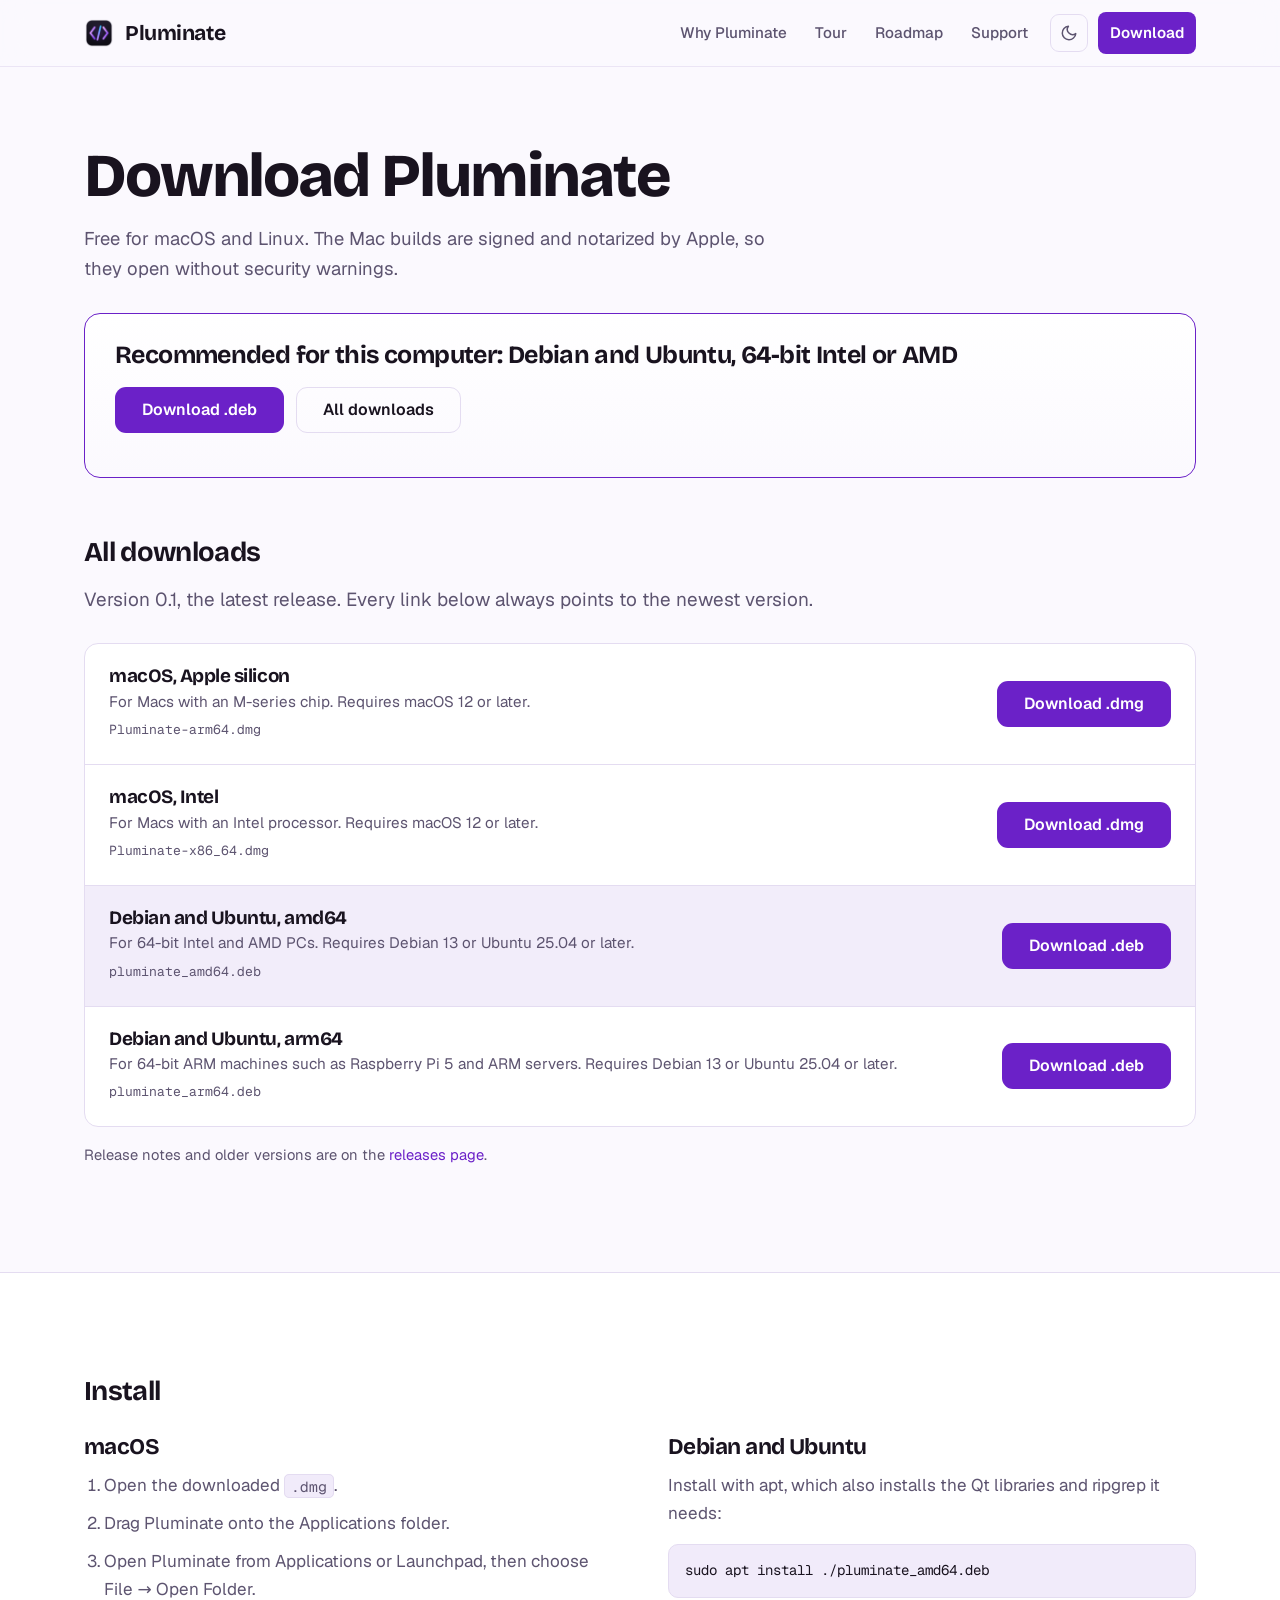
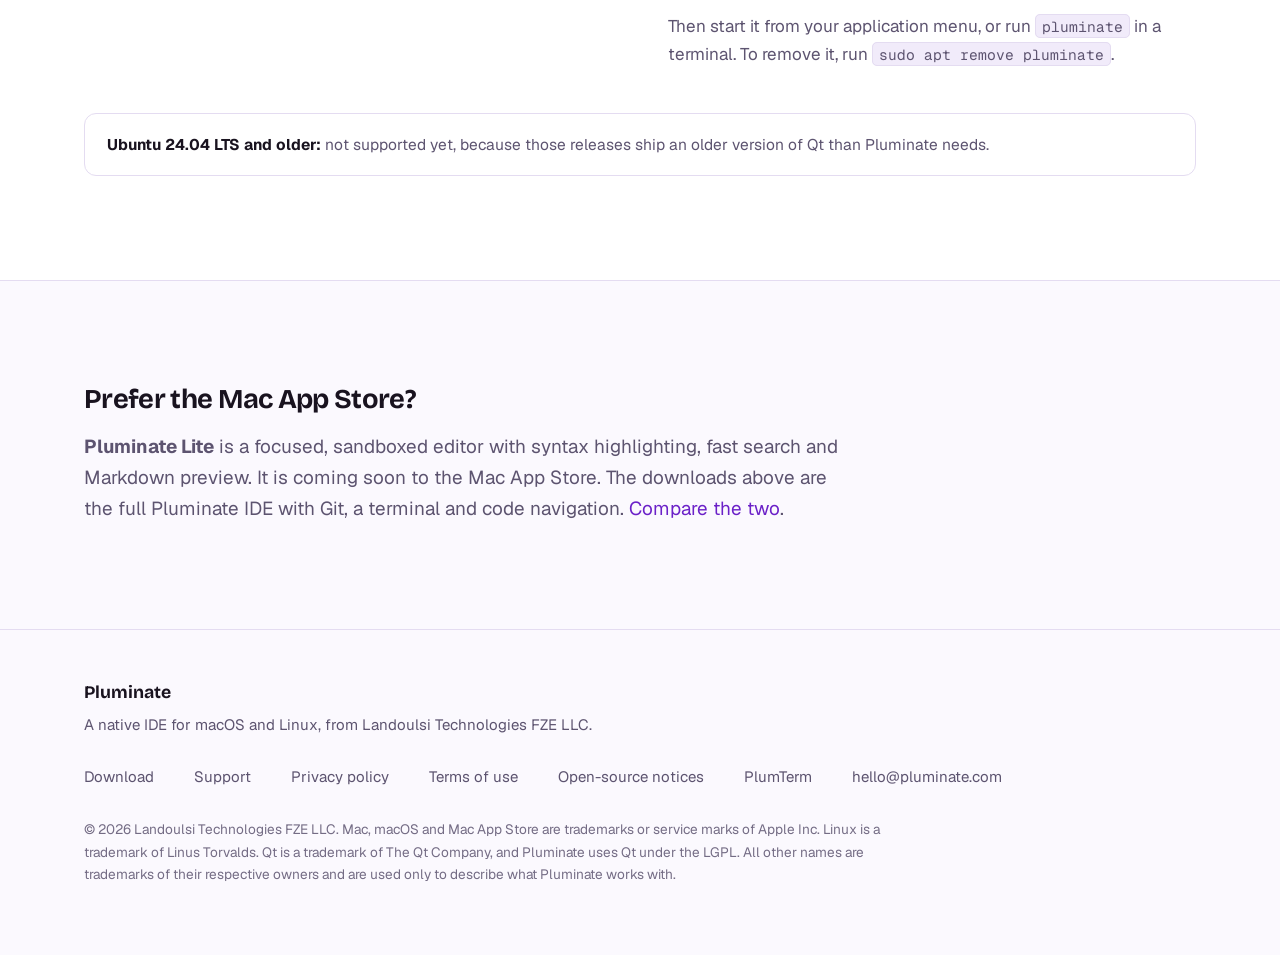
==== download.html @ d592453a "New site: IDE positioning, tour, roadmap, download page, updated privacy/terms/support, open-source " ====
<!DOCTYPE html>
<html lang="en" data-theme="dark">
<head>
    <meta charset="UTF-8">
    <meta name="viewport" content="width=device-width, initial-scale=1.0">
    <title>Download Pluminate for macOS and Linux</title>
    <meta name="description" content="Download Pluminate for free: signed and notarized for Apple silicon and Intel Macs, and as .deb packages for Debian and Ubuntu.">
    <meta name="theme-color" content="#120d1b">
    <link rel="icon" type="image/png" href="images/icon-64.png">
    <link rel="apple-touch-icon" href="images/apple-touch-icon.png">
    <link rel="canonical" href="https://pluminate.com/download.html">
    <meta property="og:type" content="website">
    <meta property="og:title" content="Download Pluminate">
    <meta property="og:description" content="Free for macOS (Apple silicon and Intel) and Debian or Ubuntu.">
    <meta property="og:image" content="https://pluminate.com/images/og.png">
    <script>(function(){var t;try{t=localStorage.getItem("theme");}catch(e){}if(t!=="light"&&t!=="dark"){t=(window.matchMedia&&matchMedia("(prefers-color-scheme: light)").matches)?"light":"dark";}document.documentElement.setAttribute("data-theme",t);document.documentElement.className="js";})();</script>
    <link rel="preload" href="fonts/bricolage-grotesque.woff2" as="font" type="font/woff2" crossorigin>
    <link rel="stylesheet" href="style.css">
</head>
<body>
    <a class="skip" href="#main">Skip to content</a>
    <header>
        <div class="container">
            <a class="brand" href="index.html"><img src="images/icon-64.png" alt="" width="30" height="30">Pluminate</a>
            <nav aria-label="Main">
                <a href="index.html#why">Why Pluminate</a>
                <a href="index.html#tour">Tour</a>
                <a href="index.html#roadmap">Roadmap</a>
                <a href="support.html">Support</a>
                <button type="button" class="theme-toggle" id="theme-toggle" aria-label="Toggle theme"></button>
                <a class="nav-cta active" href="download.html" aria-current="page">Download</a>
            </nav>
        </div>
    </header>

    <main id="main">
        <div class="page-head">
            <div class="container">
                <h1>Download Pluminate</h1>
                <p>Free for macOS and Linux. The Mac builds are signed and notarized by Apple, so they open without security warnings.</p>

                <div class="reco" id="reco" hidden>
                    <h2>Recommended for this computer: <span id="reco-name"></span></h2>
                    <p id="reco-hint" hidden>We cannot always tell which Mac chip you have. If the file will not open, pick the other Mac download below. To check, choose Apple menu &rarr; About This Mac: a chip named Apple M1 or later is Apple silicon, and anything that says Intel is Intel.</p>
                    <div class="cta-row"><a class="button" id="reco-link" href="#all">Download</a><a class="button secondary" href="#all">All downloads</a></div>
                </div>
            </div>
        </div>

        <section id="all" style="padding-top: 28px;">
            <div class="container">
                <h2 style="font-size: 1.7rem;">All downloads</h2>
                <p class="lead" style="margin-bottom: 28px;">Version 0.1, the latest release. Every link below always points to the newest version.</p>
                <ul class="dl-list">
                    <li class="dl-row" data-pkg="dmg-arm64" data-label="macOS, Apple silicon" data-ext=".dmg" data-href="https://github.com/Pluminate/pluminate-releases/releases/latest/download/Pluminate-arm64.dmg">
                        <div>
                            <h3>macOS, Apple silicon</h3>
                            <p>For Macs with an M-series chip. Requires macOS 12 or later.</p>
                            <span class="file">Pluminate-arm64.dmg</span>
                        </div>
                        <a class="button" href="https://github.com/Pluminate/pluminate-releases/releases/latest/download/Pluminate-arm64.dmg">Download .dmg</a>
                    </li>
                    <li class="dl-row" data-pkg="dmg-x86_64" data-label="macOS, Intel" data-ext=".dmg" data-href="https://github.com/Pluminate/pluminate-releases/releases/latest/download/Pluminate-x86_64.dmg">
                        <div>
                            <h3>macOS, Intel</h3>
                            <p>For Macs with an Intel processor. Requires macOS 12 or later.</p>
                            <span class="file">Pluminate-x86_64.dmg</span>
                        </div>
                        <a class="button" href="https://github.com/Pluminate/pluminate-releases/releases/latest/download/Pluminate-x86_64.dmg">Download .dmg</a>
                    </li>
                    <li class="dl-row" data-pkg="deb-amd64" data-label="Debian and Ubuntu, 64-bit Intel or AMD" data-ext=".deb" data-href="https://github.com/Pluminate/pluminate-releases/releases/latest/download/pluminate_amd64.deb">
                        <div>
                            <h3>Debian and Ubuntu, amd64</h3>
                            <p>For 64-bit Intel and AMD PCs. Requires Debian 13 or Ubuntu 25.04 or later.</p>
                            <span class="file">pluminate_amd64.deb</span>
                        </div>
                        <a class="button" href="https://github.com/Pluminate/pluminate-releases/releases/latest/download/pluminate_amd64.deb">Download .deb</a>
                    </li>
                    <li class="dl-row" data-pkg="deb-arm64" data-label="Debian and Ubuntu, 64-bit ARM" data-ext=".deb" data-href="https://github.com/Pluminate/pluminate-releases/releases/latest/download/pluminate_arm64.deb">
                        <div>
                            <h3>Debian and Ubuntu, arm64</h3>
                            <p>For 64-bit ARM machines such as Raspberry Pi 5 and ARM servers. Requires Debian 13 or Ubuntu 25.04 or later.</p>
                            <span class="file">pluminate_arm64.deb</span>
                        </div>
                        <a class="button" href="https://github.com/Pluminate/pluminate-releases/releases/latest/download/pluminate_arm64.deb">Download .deb</a>
                    </li>
                </ul>
                <p class="cta-note" style="margin-top: 16px;">Release notes and older versions are on the <a href="https://github.com/Pluminate/pluminate-releases/releases">releases page</a>.</p>
            </div>
        </section>

        <section class="alt" id="install">
            <div class="container">
                <h2 style="font-size: 1.7rem;">Install</h2>
                <div class="two-up" style="margin-top: 28px;">
                    <div>
                        <h3>macOS</h3>
                        <ol class="steps">
                            <li>Open the downloaded <code>.dmg</code>.</li>
                            <li>Drag Pluminate onto the Applications folder.</li>
                            <li>Open Pluminate from Applications or Launchpad, then choose File &rarr; Open Folder.</li>
                        </ol>
                    </div>
                    <div>
                        <h3>Debian and Ubuntu</h3>
                        <p style="color: var(--muted);">Install with apt, which also installs the Qt libraries and ripgrep it needs:</p>
                        <pre class="cmd">sudo apt install ./pluminate_amd64.deb</pre>
                        <p style="color: var(--muted);">Then start it from your application menu, or run <code>pluminate</code> in a terminal. To remove it, run <code>sudo apt remove pluminate</code>.</p>
                    </div>
                </div>
                <div class="note-box"><strong>Ubuntu 24.04 LTS and older:</strong> not supported yet, because those releases ship an older version of Qt than Pluminate needs.</div>
            </div>
        </section>

        <section id="appstore">
            <div class="container">
                <h2 style="font-size: 1.7rem;">Prefer the Mac App Store?</h2>
                <p class="lead" style="margin-bottom: 0;"><strong>Pluminate Lite</strong> is a focused, sandboxed editor with syntax highlighting, fast search and Markdown preview. It is coming soon to the Mac App Store. The downloads above are the full Pluminate IDE with Git, a terminal and code navigation. <a href="index.html#editions">Compare the two</a>.</p>
            </div>
        </section>
    </main>

    <footer>
        <div class="container">
            <div>
                <div class="footer-brand">Pluminate</div>
                <div>A native IDE for macOS and Linux, from Landoulsi Technologies FZE LLC.</div>
            </div>
            <div class="footer-cols">
                <a href="download.html">Download</a>
                <a href="support.html">Support</a>
                <a href="privacy.html">Privacy policy</a>
                <a href="terms.html">Terms of use</a>
                <a href="notices.html">Open-source notices</a>
                <a href="plumterm.html">PlumTerm</a>
                <a href="mailto:hello@pluminate.com">hello@pluminate.com</a>
            </div>
            <p class="legal">&copy; 2026 Landoulsi Technologies FZE LLC. Mac, macOS and Mac App Store are trademarks or service marks of Apple Inc. Linux is a trademark of Linus Torvalds. Qt is a trademark of The Qt Company, and Pluminate uses Qt under the LGPL. All other names are trademarks of their respective owners and are used only to describe what Pluminate works with.</p>
        </div>
    </footer>
    <script src="site.js"></script>
</body>
</html>
---- style.css ----
/* Pluminate site. Dark is the home theme; light follows the visitor's choice or system setting.
   Palette: aubergine ink for the page, dusk for surfaces, plum for interaction, lumen (a warm lamp-light) used
   only for the glow behind the product and for "in focus" markers. Fonts are self-hosted (see fonts/README.txt). */

@font-face { font-family: "Bricolage Grotesque"; src: url("fonts/bricolage-grotesque.woff2") format("woff2"); font-weight: 200 800; font-display: swap; }
@font-face { font-family: "Geist"; src: url("fonts/geist-sans.woff2") format("woff2"); font-weight: 100 900; font-display: swap; }
@font-face { font-family: "Geist Mono"; src: url("fonts/geist-mono.woff2") format("woff2"); font-weight: 100 900; font-display: swap; }

:root {
    --ink: #120d1b;
    --dusk: #1a1327;
    --dusk-hi: #241a36;
    --line: #322745;
    --text: #efebf7;
    --muted: #a99fbd;
    --plum: #b98aff;
    --plum-strong: #a066ff;
    --on-plum: #17102a;
    --lumen: #ffc978;
    --glow: rgba(255, 190, 110, .30);
    --halo: rgba(150, 90, 255, .30);
    --shadow: 0 40px 90px -30px rgba(0, 0, 0, .85);
    --code: #1f1630;
    --display: "Bricolage Grotesque", "Avenir Next", "Segoe UI", system-ui, sans-serif;
    --body: "Geist", -apple-system, BlinkMacSystemFont, "Segoe UI", system-ui, sans-serif;
    --mono: "Geist Mono", ui-monospace, "SF Mono", Menlo, Consolas, monospace;
}
:root[data-theme="light"] {
    --ink: #fbf9fe;
    --dusk: #ffffff;
    --dusk-hi: #f2edfa;
    --line: #e4dcf1;
    --text: #19131f;
    --muted: #5d5470;
    --plum: #6b21c8;
    --plum-strong: #5a17b0;
    --on-plum: #ffffff;
    --lumen: #a85a00;
    --glow: rgba(255, 176, 80, .38);
    --halo: rgba(120, 60, 220, .16);
    --shadow: 0 36px 80px -34px rgba(40, 20, 80, .38);
    --code: #f1ebfa;
}

*, *::before, *::after { box-sizing: border-box; }
html { scroll-behavior: smooth; -webkit-text-size-adjust: 100%; }
body { margin: 0; font-family: var(--body); font-size: 1.0625rem; line-height: 1.65; color: var(--text); background: var(--ink); -webkit-font-smoothing: antialiased; text-rendering: optimizeLegibility; }
h1, h2, h3 { font-family: var(--display); line-height: 1.1; margin: 0; letter-spacing: -.025em; }
p { margin: 0 0 1em; }
a { color: var(--plum); text-decoration: none; }
a:hover { text-decoration: underline; text-underline-offset: 3px; }
img { max-width: 100%; }
code { font-family: var(--mono); font-size: .86em; padding: .12em .4em; border-radius: 5px; background: var(--code); border: 1px solid var(--line); }
a:focus-visible, button:focus-visible, summary:focus-visible { outline: 2px solid var(--plum); outline-offset: 3px; border-radius: 4px; }
.skip { position: absolute; left: -999px; top: 8px; background: var(--plum); color: var(--on-plum); padding: 8px 14px; border-radius: 6px; z-index: 200; }
.skip:focus { left: 12px; }

.container { max-width: 1160px; margin: 0 auto; padding: 0 24px; }

/* ---- header ---- */
header { position: sticky; top: 0; z-index: 100; background: color-mix(in srgb, var(--ink) 82%, transparent); backdrop-filter: blur(14px); -webkit-backdrop-filter: blur(14px); border-bottom: 1px solid color-mix(in srgb, var(--line) 70%, transparent); }
header .container { display: flex; align-items: center; justify-content: space-between; gap: 16px; min-height: 66px; }
.brand { display: inline-flex; align-items: center; gap: 11px; color: var(--text); font-family: var(--display); font-size: 1.32rem; font-weight: 700; letter-spacing: -.02em; }
.brand img { width: 30px; height: 30px; border-radius: 8px; }
.brand:hover { text-decoration: none; }
nav { display: flex; align-items: center; gap: 4px; }
nav a { color: var(--muted); font-size: .95rem; font-weight: 500; padding: 8px 12px; border-radius: 8px; }
nav a:hover, nav a.active { color: var(--text); text-decoration: none; }
nav a.nav-cta { color: var(--on-plum); background: var(--plum); font-weight: 600; margin-left: 6px; }
nav a.nav-cta:hover { background: var(--plum-strong); color: var(--on-plum); }
.theme-toggle { display: inline-flex; align-items: center; justify-content: center; width: 38px; height: 38px; margin-left: 6px; border: 1px solid var(--line); border-radius: 9px; background: transparent; color: var(--muted); cursor: pointer; }
.theme-toggle:hover { color: var(--text); border-color: var(--plum); }

/* ---- buttons ---- */
.button { display: inline-flex; align-items: center; justify-content: center; gap: 9px; padding: 14px 26px; border-radius: 11px; border: 1px solid transparent; background: var(--plum); color: var(--on-plum); font: 600 1rem/1 var(--body); cursor: pointer; transition: background .15s ease, border-color .15s ease, transform .15s ease; }
.button:hover { background: var(--plum-strong); color: var(--on-plum); text-decoration: none; transform: translateY(-1px); }
.button.secondary { background: transparent; color: var(--text); border-color: var(--line); }
.button.secondary:hover { border-color: var(--plum); background: var(--dusk); color: var(--text); }
.button.quiet { background: var(--dusk-hi); color: var(--text); }
.button.quiet:hover { background: var(--line); }
.cta-row { display: flex; flex-wrap: wrap; gap: 12px; align-items: center; margin: 0 0 16px; }
.cta-note { color: var(--muted); font-size: .92rem; margin: 0; }

/* ---- hero ---- */
.hero { position: relative; padding: 84px 0 40px; overflow: hidden; }
.hero::before { content: ""; position: absolute; inset: -120px -10% auto -10%; height: 720px; background: radial-gradient(60% 70% at 78% 8%, var(--halo), transparent 70%); pointer-events: none; }
.hero .container { position: relative; }
.hero h1 { font-size: clamp(2.7rem, 6.6vw, 5.4rem); font-weight: 800; letter-spacing: -.04em; line-height: 1; max-width: 12.5em; margin-bottom: 26px; text-wrap: balance; }
.hero p.lead { font-size: clamp(1.1rem, 1.6vw, 1.3rem); color: var(--muted); max-width: 40em; margin-bottom: 34px; line-height: 1.55; }
.pill-badge { display: inline-flex; align-items: center; gap: 9px; padding: 6px 15px; border-radius: 999px; background: var(--dusk); border: 1px solid var(--line); color: var(--muted); font-size: .9rem; margin-bottom: 26px; }
.pill-badge .dot { width: 8px; height: 8px; border-radius: 50%; background: var(--lumen); }

.stage { position: relative; margin-top: 56px; }
.stage::before { content: ""; position: absolute; z-index: 0; left: -5%; right: -5%; top: -9%; bottom: -16%; background: radial-gradient(60% 60% at 50% 45%, var(--glow), transparent 72%); filter: blur(34px); opacity: 0; animation: lumen-on 1.6s .25s ease-out forwards; }
.stage .shot { position: relative; z-index: 1; }
@keyframes lumen-on { from { opacity: 0; transform: scale(.94); } to { opacity: 1; transform: scale(1); } }

.shot { display: block; width: 100%; height: auto; border: 1px solid var(--line); border-radius: 14px; box-shadow: var(--shadow); background: var(--dusk); }

/* ---- sections ---- */
section { padding: 104px 0; }
section.alt { background: var(--dusk); border-block: 1px solid var(--line); }
section h2 { font-size: clamp(1.9rem, 3.8vw, 3rem); font-weight: 700; margin-bottom: 16px; max-width: 18em; text-wrap: balance; }
section .lead { font-size: 1.18rem; color: var(--muted); max-width: 40em; margin-bottom: 52px; }

/* depth + speed */
.pair { display: grid; grid-template-columns: 1fr; gap: 56px; }
.pair-col h3 { font-size: clamp(1.7rem, 2.8vw, 2.3rem); font-weight: 700; margin-bottom: 12px; }
.pair-col > p { color: var(--muted); max-width: 30em; }
.facts { margin: 26px 0 0; padding: 0; list-style: none; }
.facts li { padding: 15px 0; border-top: 1px solid var(--line); color: var(--muted); }
.facts li:last-child { border-bottom: 1px solid var(--line); }
.facts strong { display: block; color: var(--text); font-weight: 600; margin-bottom: 2px; }
@media (min-width: 900px) {
    .pair { grid-template-columns: 1fr 1fr; gap: 0; }
    .pair-col { padding-right: 56px; }
    .pair-col + .pair-col { padding: 0 0 0 56px; border-left: 1px solid var(--line); }
}

/* tour */
.tabs { display: flex; flex-wrap: wrap; gap: 8px; margin: 0 0 28px; padding: 0; }
.tab { padding: 10px 18px; border-radius: 999px; border: 1px solid var(--line); background: transparent; color: var(--muted); font: 500 .98rem/1 var(--body); cursor: pointer; transition: color .15s ease, background .15s ease, border-color .15s ease; }
.tab:hover { color: var(--text); border-color: var(--plum); }
.tab[aria-selected="true"] { background: var(--plum); border-color: var(--plum); color: var(--on-plum); font-weight: 600; }
.panel { display: grid; gap: 26px; }
.js .panel[hidden] { display: none; }
.panel-text h3 { font-size: 1.5rem; margin-bottom: 8px; font-weight: 700; }
.panel-text p { color: var(--muted); max-width: 36em; margin: 0; }
.panel-shot.narrow { max-width: 760px; }
@media (min-width: 900px) {
    .panel { grid-template-columns: 300px 1fr; gap: 44px; align-items: start; }
    .panel-text { padding-top: 12px; }
}

/* languages */
.langs { margin: 0; padding: 0; list-style: none; display: flex; flex-wrap: wrap; gap: 4px 0; font-family: var(--mono); font-size: 1.02rem; color: var(--muted); max-width: 62em; }
.langs li { margin-right: 1.5em; line-height: 2.1; }
.langs-note { margin-top: 22px; color: var(--muted); }

/* roadmap */
.road { display: grid; grid-template-columns: 1fr; gap: 40px; }
.road-col h3 { font-size: 1.35rem; font-weight: 700; display: flex; align-items: center; gap: 10px; margin-bottom: 14px; }
.road-col h3::before { content: ""; width: 10px; height: 10px; border-radius: 50%; background: var(--plum); }
.road-col.focus h3::before { background: var(--lumen); }
.road-col.later h3::before { background: transparent; border: 2px solid var(--muted); }
.road-col ul { margin: 0; padding: 0; list-style: none; }
.road-col li { padding: 12px 0; border-top: 1px solid var(--line); color: var(--muted); }
.road-col li strong { display: block; color: var(--text); font-weight: 600; }
.fineprint { margin-top: 36px; color: var(--muted); font-size: .94rem; max-width: 48em; }
@media (min-width: 900px) { .road { grid-template-columns: repeat(3, 1fr); gap: 44px; } }

.ai-note { margin-top: 56px; max-width: 46em; padding: 28px 30px; border: 1px solid var(--line); border-radius: 14px; background: var(--ink); }
.ai-note h3 { font-size: 1.35rem; font-weight: 700; margin-bottom: 10px; }
.ai-note p { color: var(--muted); margin: 0 0 .8em; }
.ai-note p:last-child { margin: 0; }

/* editions table */
.table-wrap { overflow-x: auto; border: 1px solid var(--line); border-radius: 14px; background: var(--ink); }
table.compare { width: 100%; border-collapse: collapse; min-width: 560px; font-size: .98rem; }
table.compare th, table.compare td { padding: 15px 20px; text-align: left; border-bottom: 1px solid var(--line); vertical-align: top; }
table.compare tr:last-child td { border-bottom: 0; }
table.compare thead th { font-family: var(--display); font-size: 1.1rem; font-weight: 700; background: var(--dusk); }
table.compare th[scope="row"] { font-weight: 500; color: var(--text); width: 34%; }
table.compare td { color: var(--muted); }
table.compare td.y { color: var(--text); }
table.compare td.n { color: var(--muted); opacity: .7; }

/* closing call */
.closer { text-align: left; }
.closer h2 { max-width: 14em; }

/* download page */
.page-head { padding: 76px 0 24px; }
.page-head h1 { font-size: clamp(2.3rem, 5vw, 3.8rem); font-weight: 800; letter-spacing: -.035em; margin-bottom: 14px; }
.page-head p { color: var(--muted); font-size: 1.15rem; max-width: 38em; }
.reco { margin: 28px 0 8px; padding: 28px 30px; border: 1px solid var(--plum); border-radius: 16px; background: linear-gradient(180deg, var(--dusk), var(--ink)); display: grid; gap: 18px; }
.reco[hidden] { display: none; }
.reco h2 { font-size: 1.55rem; margin: 0; max-width: none; }
.reco p { color: var(--muted); margin: 0; }
.dl-list { margin: 0; padding: 0; list-style: none; border: 1px solid var(--line); border-radius: 14px; overflow: hidden; background: var(--dusk); }
.dl-row { display: grid; gap: 14px; padding: 22px 24px; border-top: 1px solid var(--line); align-items: center; }
.dl-row:first-child { border-top: 0; }
.dl-row h3 { font-size: 1.18rem; font-weight: 700; margin-bottom: 2px; }
.dl-row p { margin: 0; color: var(--muted); font-size: .95rem; }
.dl-row .file { font-family: var(--mono); font-size: .82rem; color: var(--muted); }
.dl-row.is-match { background: var(--dusk-hi); }
@media (min-width: 760px) { .dl-row { grid-template-columns: 1fr auto; gap: 24px; } }
.steps { margin: 0 0 8px; padding-left: 1.2em; color: var(--muted); }
.steps li { margin-bottom: 10px; }
.two-up { display: grid; gap: 40px; }
@media (min-width: 900px) { .two-up { grid-template-columns: 1fr 1fr; gap: 56px; } }
.two-up h3 { font-size: 1.4rem; font-weight: 700; margin-bottom: 12px; }
pre.cmd { margin: 0 0 14px; padding: 14px 16px; background: var(--code); border: 1px solid var(--line); border-radius: 10px; overflow-x: auto; font-family: var(--mono); font-size: .88rem; color: var(--text); }
.note-box { margin-top: 28px; padding: 18px 22px; border: 1px solid var(--line); border-radius: 12px; background: var(--dusk); color: var(--muted); font-size: .97rem; }
.note-box strong { color: var(--text); }

/* footer */
footer { border-top: 1px solid var(--line); padding: 48px 0 56px; color: var(--muted); font-size: .94rem; }
footer .container { display: grid; gap: 28px; }
.footer-brand { color: var(--text); font-family: var(--display); font-weight: 700; font-size: 1.1rem; margin-bottom: 6px; }
.footer-cols { display: flex; flex-wrap: wrap; gap: 14px 40px; }
.footer-cols a, footer .footer-links a { color: var(--muted); }
.footer-cols a:hover, footer .footer-links a:hover { color: var(--text); }
footer .footer-links { display: flex; flex-wrap: wrap; gap: 14px 28px; margin-top: 8px; }
.legal { font-size: .85rem; max-width: 60em; opacity: .85; }

/* long-form pages: support, privacy, terms */
.doc { max-width: 780px; margin: 0 auto; padding: 72px 24px 96px; }
.doc a.back { display: inline-block; margin-bottom: 26px; color: var(--muted); font-size: .95rem; }
.doc h1 { font-size: clamp(2.2rem, 4.6vw, 3.2rem); font-weight: 800; letter-spacing: -.035em; margin-bottom: 12px; }
.doc h2 { font-size: 1.4rem; font-weight: 700; margin: 42px 0 10px; letter-spacing: -.02em; }
.doc p, .doc li { color: var(--muted); }
.doc ul { margin: 0 0 1.2em 1.3em; padding: 0; }
.doc li { margin-bottom: 8px; }
.doc strong { color: var(--text); }
.doc .meta { color: var(--muted); font-size: .94rem; margin-bottom: 28px; }
.doc img.shot { margin: 8px 0 20px; }
.faq details { background: var(--dusk); border: 1px solid var(--line); border-radius: 12px; padding: 15px 20px; margin-bottom: 12px; }
.faq summary { cursor: pointer; font-weight: 600; color: var(--text); }
.faq details p { margin: 12px 0 0; }
.contact-card { background: var(--dusk); border: 1px solid var(--line); border-radius: 14px; padding: 24px 26px; margin: 22px 0 8px; }
.contact-card p { margin-bottom: 6px; }

/* legacy blocks still used by the PlumTerm page */
.grid { display: grid; grid-template-columns: repeat(auto-fit, minmax(270px, 1fr)); gap: 22px; }
.card { background: var(--dusk); border: 1px solid var(--line); border-radius: 14px; padding: 26px; }
.card h3 { font-size: 1.2rem; margin-bottom: 8px; font-weight: 700; }
.card p { color: var(--muted); margin: 0; }
.card .card-link { display: inline-block; margin-top: 14px; font-weight: 600; }
.badges { display: flex; flex-wrap: wrap; gap: 8px; margin-top: 14px; }
.badge { display: inline-block; padding: 3px 11px; border: 1px solid var(--line); border-radius: 999px; font-size: .8rem; color: var(--muted); }
.specs-grid { display: grid; grid-template-columns: repeat(auto-fit, minmax(270px, 1fr)); gap: 18px; margin: 26px 0; }
.spec-item { background: var(--dusk); border: 1px solid var(--line); border-radius: 12px; padding: 20px; }
.spec-item strong { display: block; margin-bottom: 6px; }
.spec-item p { color: var(--muted); font-size: .95rem; margin: 0; }
.shot-pad { margin-top: 40px; }

@media (max-width: 760px) {
    nav a:not(.nav-cta):not(.keep) { display: none; }
    .hero { padding: 52px 0 24px; }
    section { padding: 68px 0; }
    .stage { margin-top: 40px; }
}
@media (prefers-reduced-motion: reduce) {
    html { scroll-behavior: auto; }
    .stage::before { animation: none; opacity: 1; }
    .button, .tab { transition: none; }
}
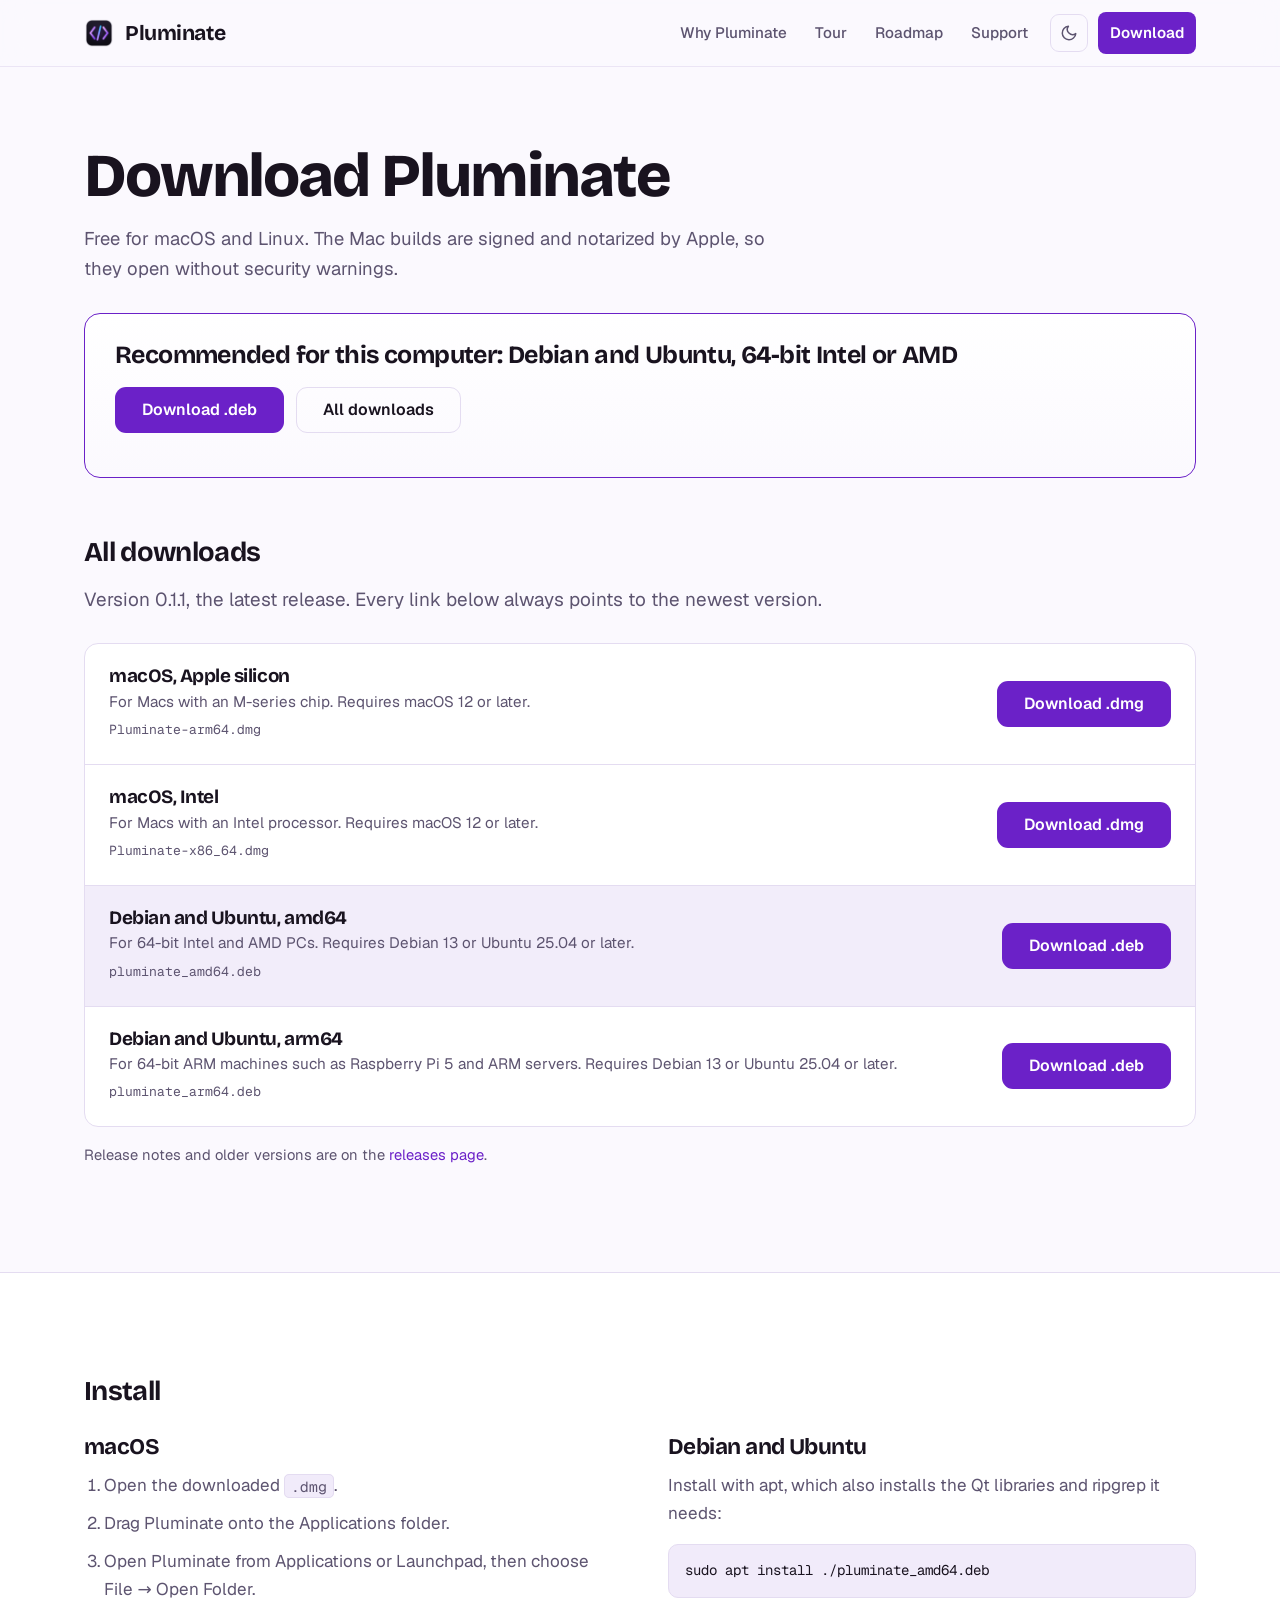
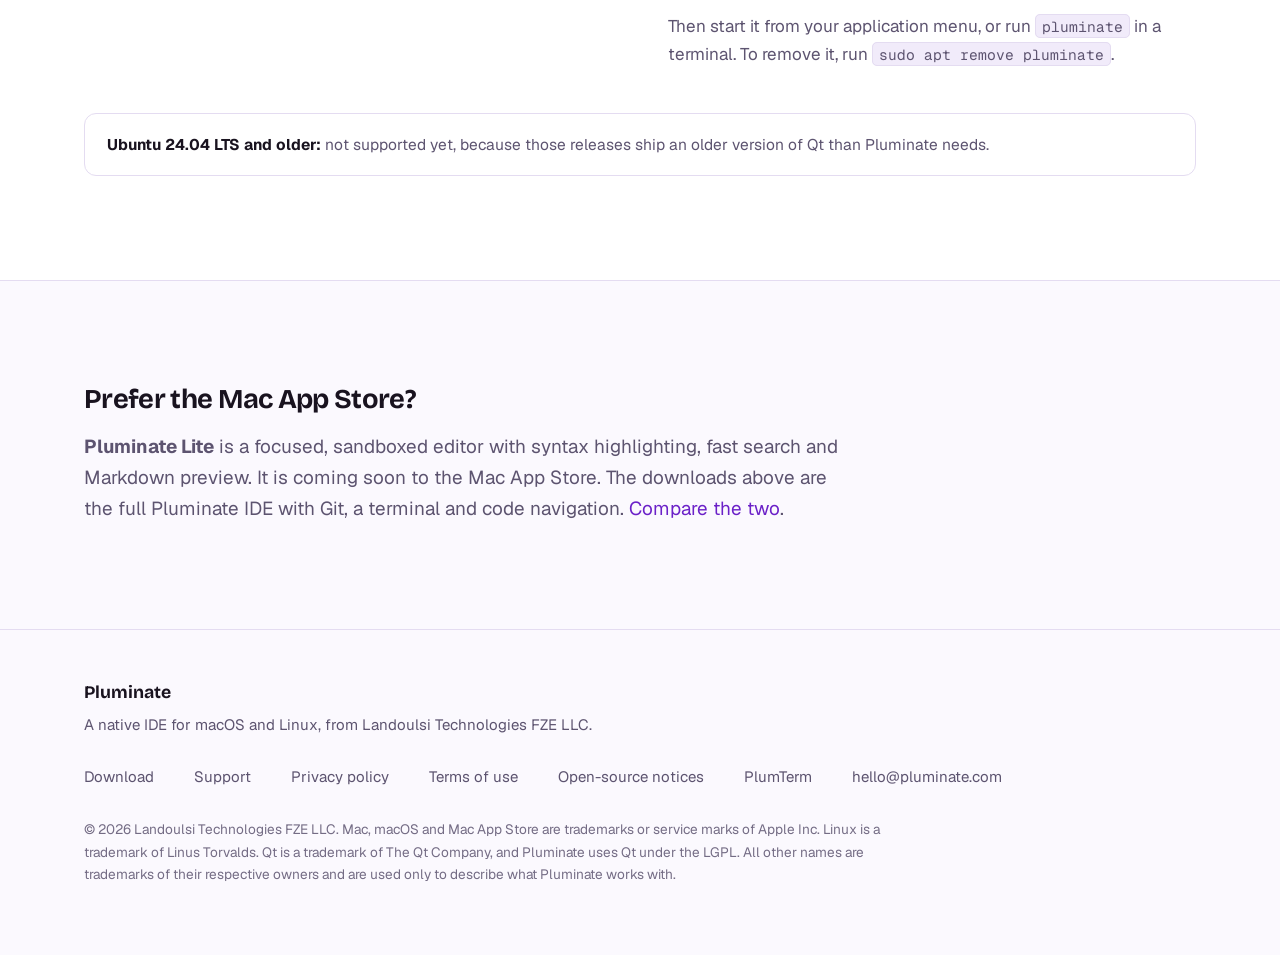
==== commit ce9c88dd: "Download page: version 0.1.1" ====
--- a/download.html
+++ b/download.html
@@ -50,7 +50,7 @@
         <section id="all" style="padding-top: 28px;">
             <div class="container">
                 <h2 style="font-size: 1.7rem;">All downloads</h2>
-                <p class="lead" style="margin-bottom: 28px;">Version 0.1, the latest release. Every link below always points to the newest version.</p>
+                <p class="lead" style="margin-bottom: 28px;">Version 0.1.1, the latest release. Every link below always points to the newest version.</p>
                 <ul class="dl-list">
                     <li class="dl-row" data-pkg="dmg-arm64" data-label="macOS, Apple silicon" data-ext=".dmg" data-href="https://github.com/Pluminate/pluminate-releases/releases/latest/download/Pluminate-arm64.dmg">
                         <div>
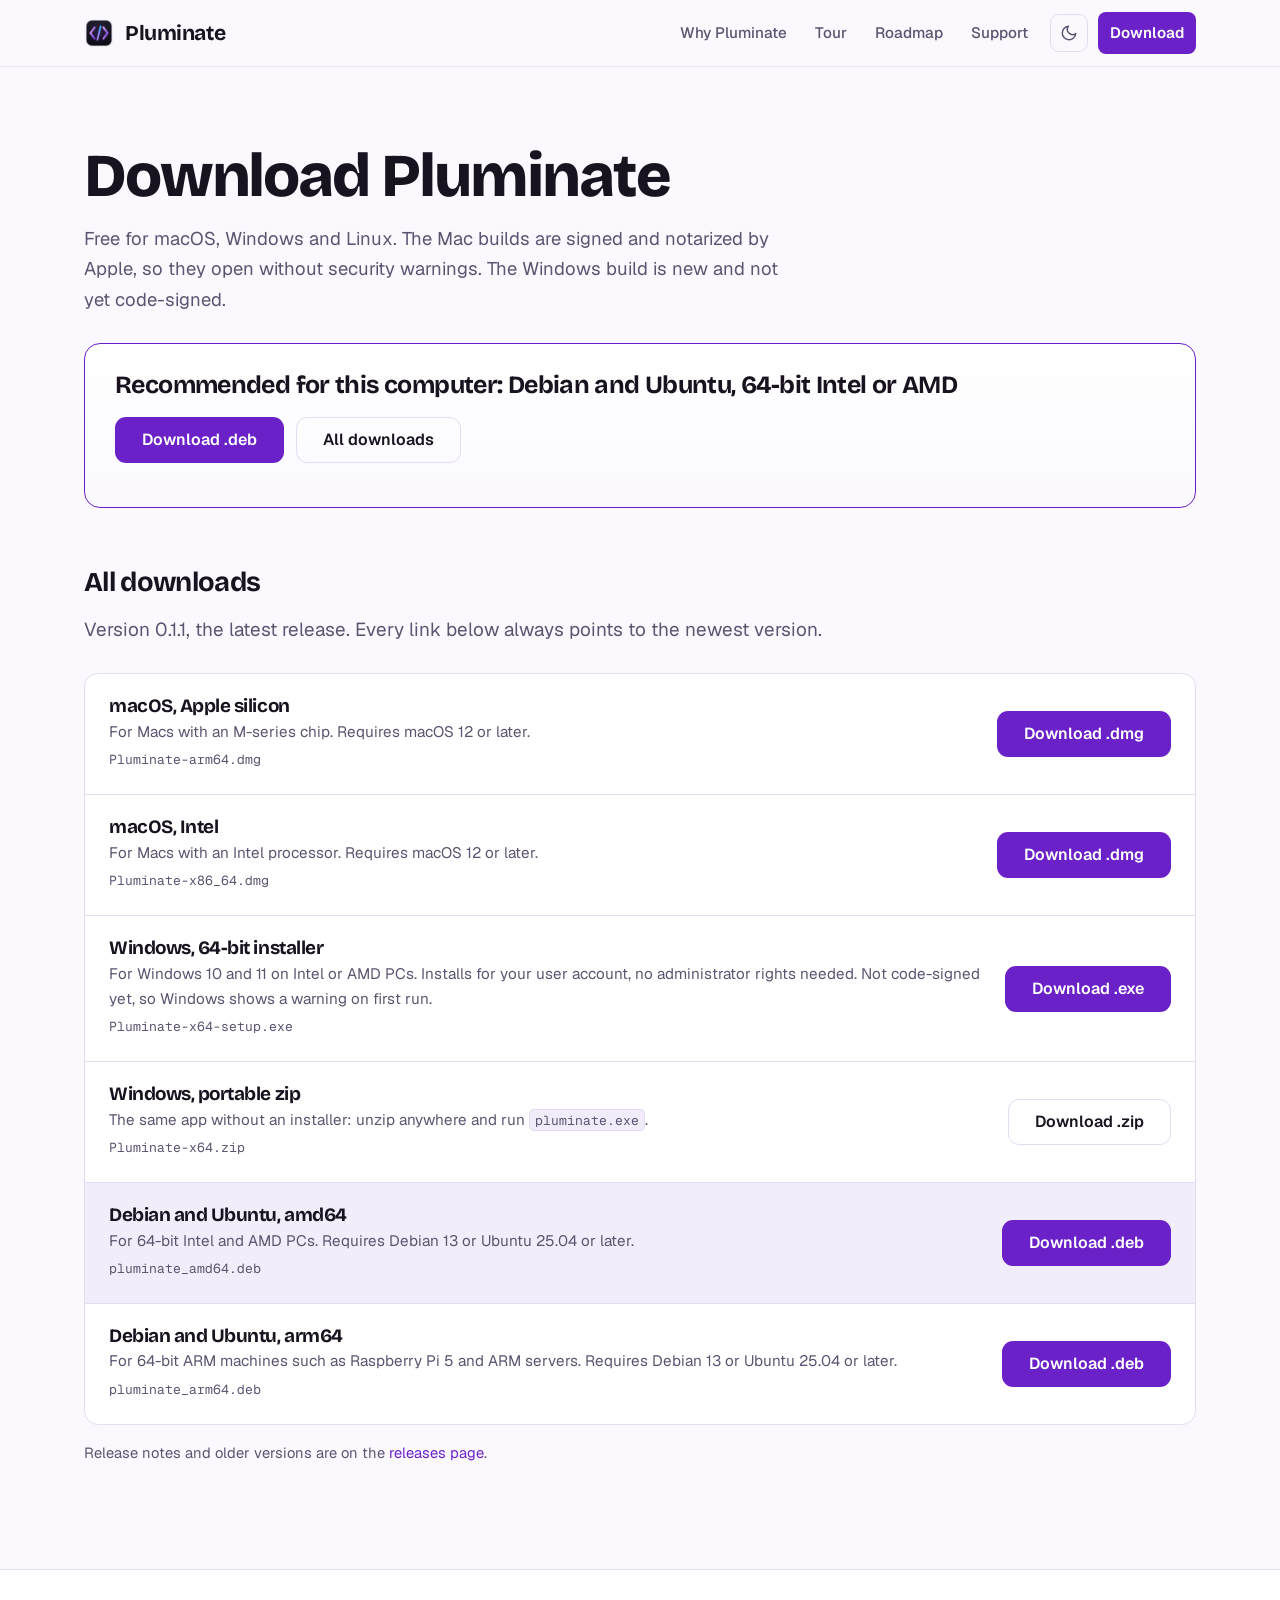
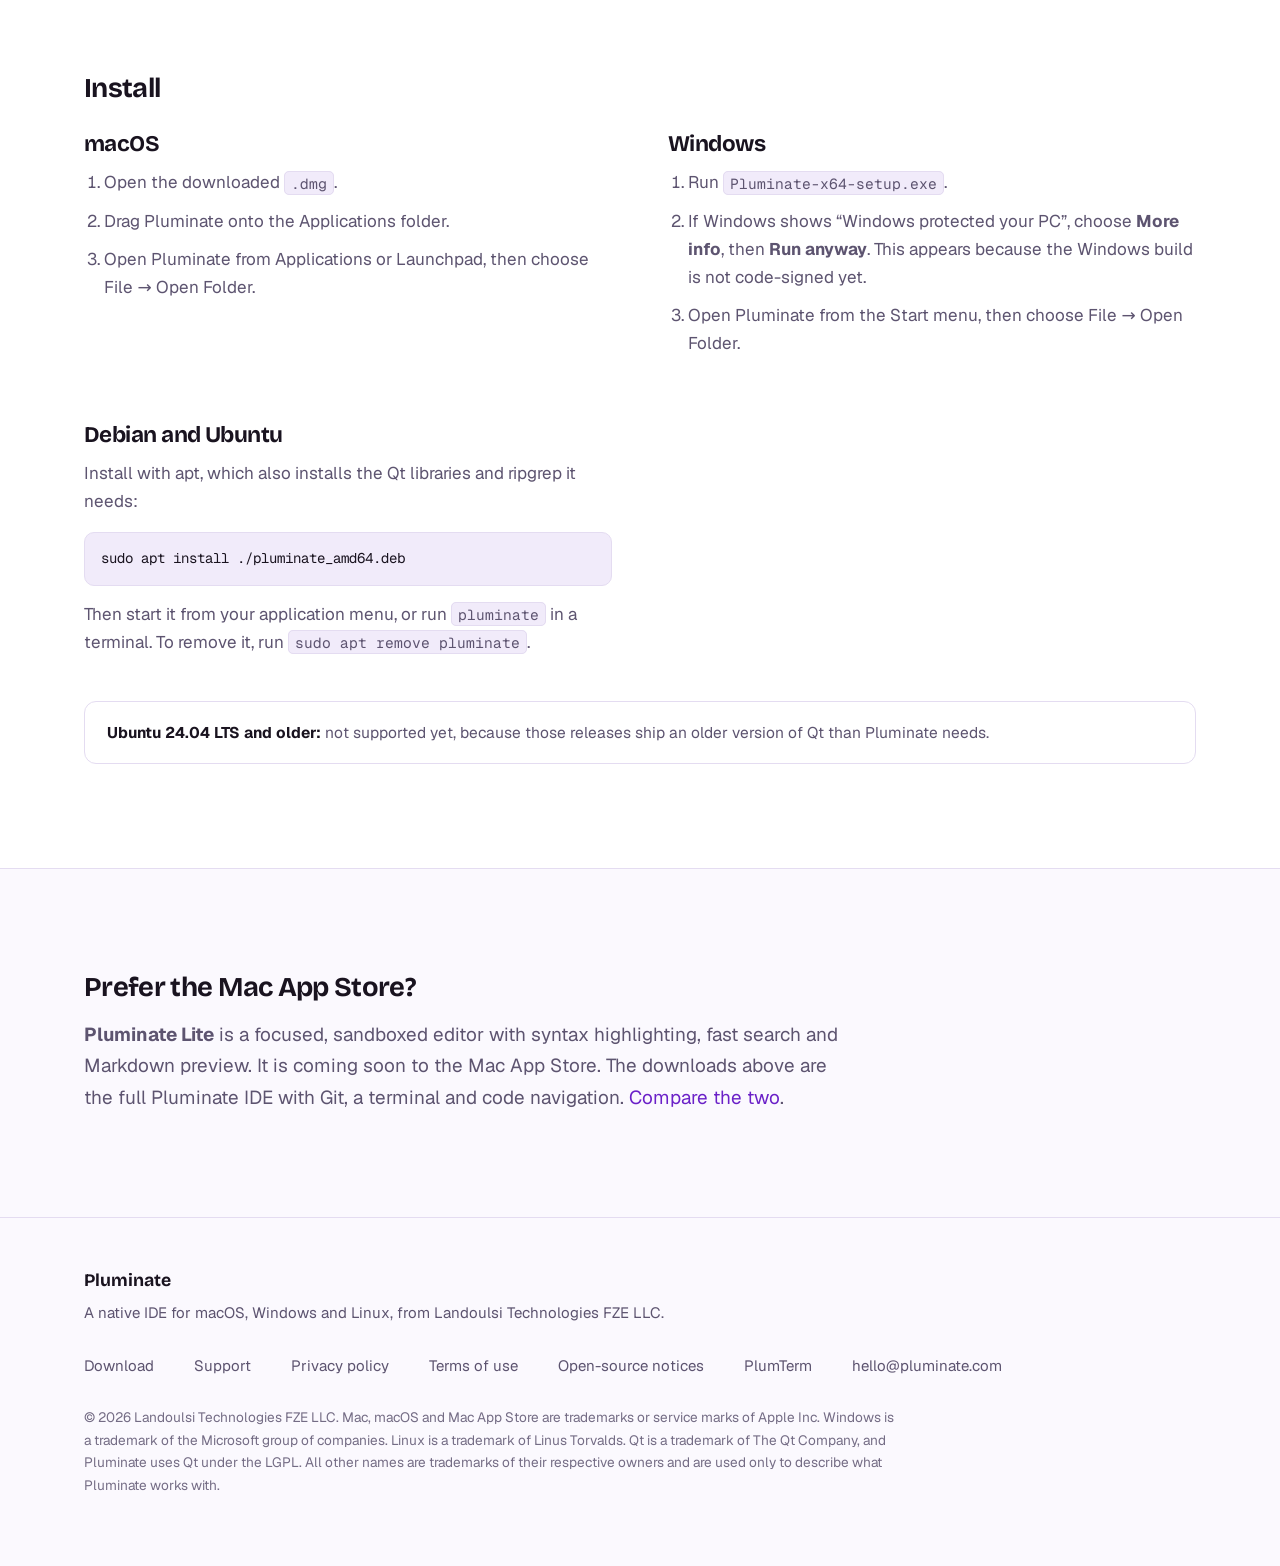
==== commit b9282498: "Add Windows downloads, install steps and platform mentions" ====
--- a/download.html
+++ b/download.html
@@ -3,7 +3,7 @@
 <head>
     <meta charset="UTF-8">
     <meta name="viewport" content="width=device-width, initial-scale=1.0">
-    <title>Download Pluminate for macOS and Linux</title>
+    <title>Download Pluminate for macOS, Windows and Linux</title>
     <meta name="description" content="Download Pluminate for free: signed and notarized for Apple silicon and Intel Macs, and as .deb packages for Debian and Ubuntu.">
     <meta name="theme-color" content="#120d1b">
     <link rel="icon" type="image/png" href="images/icon-64.png">
@@ -11,7 +11,7 @@
     <link rel="canonical" href="https://pluminate.com/download.html">
     <meta property="og:type" content="website">
     <meta property="og:title" content="Download Pluminate">
-    <meta property="og:description" content="Free for macOS (Apple silicon and Intel) and Debian or Ubuntu.">
+    <meta property="og:description" content="Free for macOS (Apple silicon and Intel), Windows 10 and 11, and Debian or Ubuntu.">
     <meta property="og:image" content="https://pluminate.com/images/og.png">
     <script>(function(){var t;try{t=localStorage.getItem("theme");}catch(e){}if(t!=="light"&&t!=="dark"){t=(window.matchMedia&&matchMedia("(prefers-color-scheme: light)").matches)?"light":"dark";}document.documentElement.setAttribute("data-theme",t);document.documentElement.className="js";})();</script>
     <link rel="preload" href="fonts/bricolage-grotesque.woff2" as="font" type="font/woff2" crossorigin>
@@ -37,7 +37,7 @@
         <div class="page-head">
             <div class="container">
                 <h1>Download Pluminate</h1>
-                <p>Free for macOS and Linux. The Mac builds are signed and notarized by Apple, so they open without security warnings.</p>
+                <p>Free for macOS, Windows and Linux. The Mac builds are signed and notarized by Apple, so they open without security warnings. The Windows build is new and not yet code-signed.</p>
 
                 <div class="reco" id="reco" hidden>
                     <h2>Recommended for this computer: <span id="reco-name"></span></h2>
@@ -67,6 +67,22 @@
                             <span class="file">Pluminate-x86_64.dmg</span>
                         </div>
                         <a class="button" href="https://github.com/Pluminate/pluminate-releases/releases/latest/download/Pluminate-x86_64.dmg">Download .dmg</a>
+                    </li>
+                    <li class="dl-row" data-pkg="win-x64" data-label="Windows 10 and 11, 64-bit" data-ext=".exe" data-href="https://github.com/Pluminate/pluminate-releases/releases/latest/download/Pluminate-x64-setup.exe">
+                        <div>
+                            <h3>Windows, 64-bit installer</h3>
+                            <p>For Windows 10 and 11 on Intel or AMD PCs. Installs for your user account, no administrator rights needed. Not code-signed yet, so Windows shows a warning on first run.</p>
+                            <span class="file">Pluminate-x64-setup.exe</span>
+                        </div>
+                        <a class="button" href="https://github.com/Pluminate/pluminate-releases/releases/latest/download/Pluminate-x64-setup.exe">Download .exe</a>
+                    </li>
+                    <li class="dl-row" data-label="Windows, portable zip" data-ext=".zip" data-href="https://github.com/Pluminate/pluminate-releases/releases/latest/download/Pluminate-x64.zip">
+                        <div>
+                            <h3>Windows, portable zip</h3>
+                            <p>The same app without an installer: unzip anywhere and run <code>pluminate.exe</code>.</p>
+                            <span class="file">Pluminate-x64.zip</span>
+                        </div>
+                        <a class="button secondary" href="https://github.com/Pluminate/pluminate-releases/releases/latest/download/Pluminate-x64.zip">Download .zip</a>
                     </li>
                     <li class="dl-row" data-pkg="deb-amd64" data-label="Debian and Ubuntu, 64-bit Intel or AMD" data-ext=".deb" data-href="https://github.com/Pluminate/pluminate-releases/releases/latest/download/pluminate_amd64.deb">
                         <div>
@@ -102,6 +118,14 @@
                         </ol>
                     </div>
                     <div>
+                        <h3>Windows</h3>
+                        <ol class="steps">
+                            <li>Run <code>Pluminate-x64-setup.exe</code>.</li>
+                            <li>If Windows shows &ldquo;Windows protected your PC&rdquo;, choose <strong>More info</strong>, then <strong>Run anyway</strong>. This appears because the Windows build is not code-signed yet.</li>
+                            <li>Open Pluminate from the Start menu, then choose File &rarr; Open Folder.</li>
+                        </ol>
+                    </div>
+                    <div>
                         <h3>Debian and Ubuntu</h3>
                         <p style="color: var(--muted);">Install with apt, which also installs the Qt libraries and ripgrep it needs:</p>
                         <pre class="cmd">sudo apt install ./pluminate_amd64.deb</pre>
@@ -124,7 +148,7 @@
         <div class="container">
             <div>
                 <div class="footer-brand">Pluminate</div>
-                <div>A native IDE for macOS and Linux, from Landoulsi Technologies FZE LLC.</div>
+                <div>A native IDE for macOS, Windows and Linux, from Landoulsi Technologies FZE LLC.</div>
             </div>
             <div class="footer-cols">
                 <a href="download.html">Download</a>
@@ -135,7 +159,7 @@
                 <a href="plumterm.html">PlumTerm</a>
                 <a href="mailto:hello@pluminate.com">hello@pluminate.com</a>
             </div>
-            <p class="legal">&copy; 2026 Landoulsi Technologies FZE LLC. Mac, macOS and Mac App Store are trademarks or service marks of Apple Inc. Linux is a trademark of Linus Torvalds. Qt is a trademark of The Qt Company, and Pluminate uses Qt under the LGPL. All other names are trademarks of their respective owners and are used only to describe what Pluminate works with.</p>
+            <p class="legal">&copy; 2026 Landoulsi Technologies FZE LLC. Mac, macOS and Mac App Store are trademarks or service marks of Apple Inc. Windows is a trademark of the Microsoft group of companies. Linux is a trademark of Linus Torvalds. Qt is a trademark of The Qt Company, and Pluminate uses Qt under the LGPL. All other names are trademarks of their respective owners and are used only to describe what Pluminate works with.</p>
         </div>
     </footer>
     <script src="site.js"></script>
